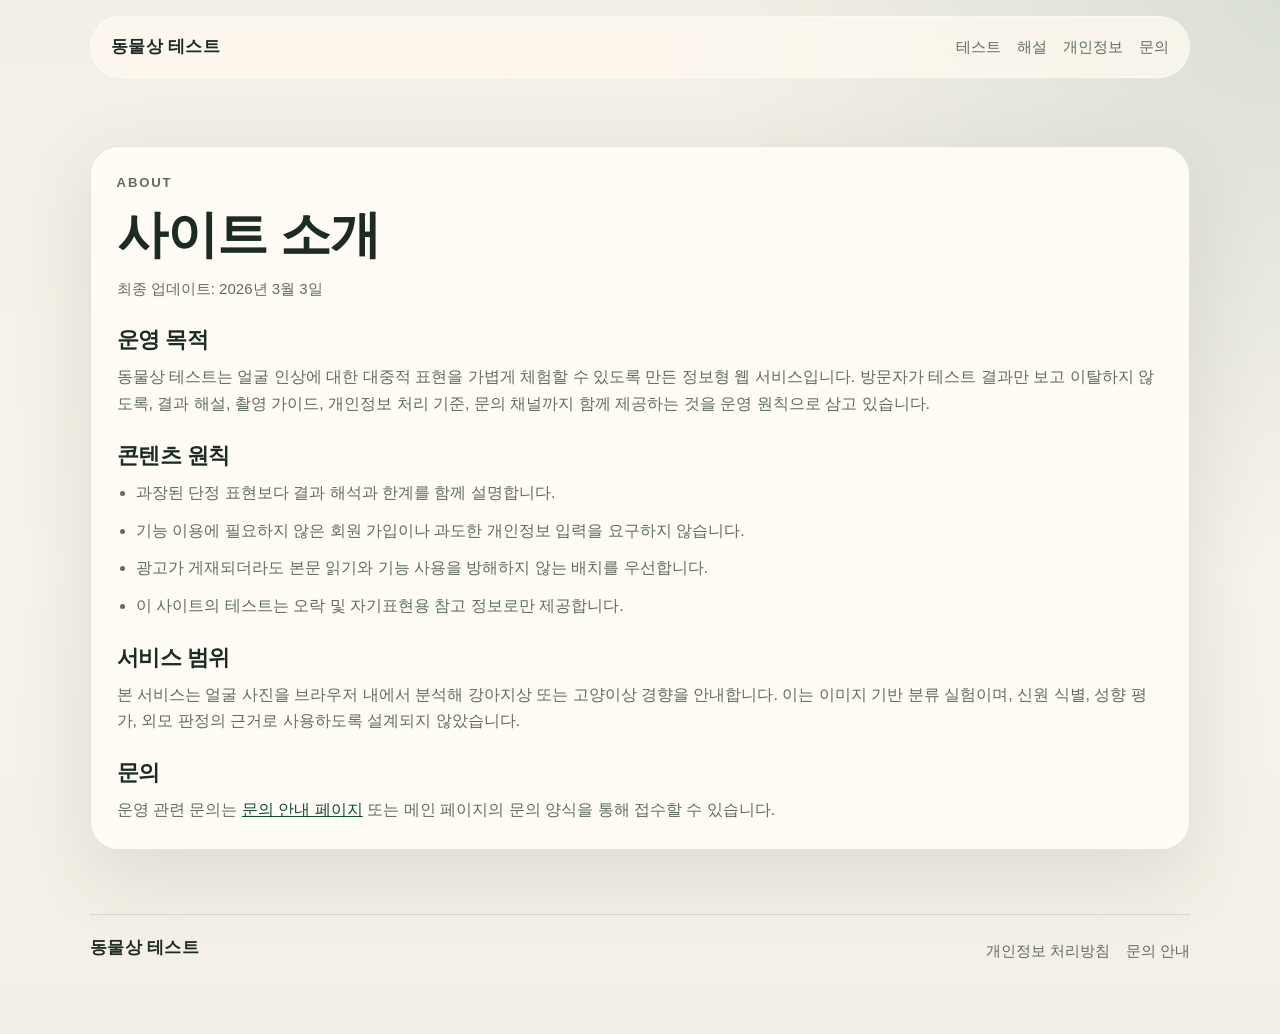
==== about.html @ 2050490b "Improve site quality for AdSense review" ====
<!DOCTYPE html>
<html lang="ko">
<head>
    <meta charset="UTF-8">
    <meta name="viewport" content="width=device-width, initial-scale=1.0">
    <meta name="description" content="동물상 테스트 사이트의 운영 목적, 콘텐츠 원칙, 서비스 제공 범위를 안내합니다.">
    <title>사이트 소개 | 동물상 테스트</title>
    <link rel="stylesheet" href="style.css">
</head>
<body>
    <header class="site-header">
        <div class="nav-shell">
            <a class="brand" href="index.html">동물상 테스트</a>
            <nav class="site-nav" aria-label="주요 메뉴">
                <a href="index.html#test-section">테스트</a>
                <a href="index.html#guide-section">해설</a>
                <a href="privacy.html">개인정보</a>
                <a href="contact.html">문의</a>
            </nav>
        </div>
    </header>

    <main>
        <article class="page-shell">
            <p class="eyebrow">About</p>
            <h1>사이트 소개</h1>
            <p class="page-meta">최종 업데이트: 2026년 3월 3일</p>

            <h2>운영 목적</h2>
            <p>
                동물상 테스트는 얼굴 인상에 대한 대중적 표현을 가볍게 체험할 수 있도록 만든 정보형 웹 서비스입니다.
                방문자가 테스트 결과만 보고 이탈하지 않도록, 결과 해설, 촬영 가이드, 개인정보 처리 기준, 문의 채널까지
                함께 제공하는 것을 운영 원칙으로 삼고 있습니다.
            </p>

            <h2>콘텐츠 원칙</h2>
            <ul class="policy-list">
                <li>과장된 단정 표현보다 결과 해석과 한계를 함께 설명합니다.</li>
                <li>기능 이용에 필요하지 않은 회원 가입이나 과도한 개인정보 입력을 요구하지 않습니다.</li>
                <li>광고가 게재되더라도 본문 읽기와 기능 사용을 방해하지 않는 배치를 우선합니다.</li>
                <li>이 사이트의 테스트는 오락 및 자기표현용 참고 정보로만 제공합니다.</li>
            </ul>

            <h2>서비스 범위</h2>
            <p>
                본 서비스는 얼굴 사진을 브라우저 내에서 분석해 강아지상 또는 고양이상 경향을 안내합니다.
                이는 이미지 기반 분류 실험이며, 신원 식별, 성향 평가, 외모 판정의 근거로 사용하도록 설계되지 않았습니다.
            </p>

            <h2>문의</h2>
            <p>
                운영 관련 문의는 <a class="link-inline" href="contact.html">문의 안내 페이지</a> 또는 메인 페이지의 문의 양식을 통해 접수할 수 있습니다.
            </p>
        </article>
    </main>

    <footer class="site-footer">
        <div class="footer-shell">
            <a class="brand brand-footer" href="index.html">동물상 테스트</a>
            <nav class="footer-nav" aria-label="하단 메뉴">
                <a href="privacy.html">개인정보 처리방침</a>
                <a href="contact.html">문의 안내</a>
            </nav>
        </div>
    </footer>
</body>
</html>
---- style.css ----
:root {
    --bg: #f4efe6;
    --bg-strong: #efe4d2;
    --surface: rgba(255, 252, 246, 0.94);
    --surface-strong: #fffaf1;
    --text: #1d2b24;
    --muted: #5e6d63;
    --line: rgba(29, 43, 36, 0.12);
    --line-strong: rgba(29, 43, 36, 0.2);
    --accent: #1f6b52;
    --accent-strong: #114a39;
    --accent-soft: #d9eadf;
    --shadow: 0 24px 80px rgba(54, 58, 44, 0.12);
    --radius-xl: 28px;
    --radius-lg: 20px;
    --radius-md: 14px;
    --transition: 180ms ease;
}

[data-theme="dark"] {
    --bg: #132019;
    --bg-strong: #1b2b22;
    --surface: rgba(23, 35, 28, 0.92);
    --surface-strong: #213328;
    --text: #edf5ee;
    --muted: #bccbbc;
    --line: rgba(237, 245, 238, 0.11);
    --line-strong: rgba(237, 245, 238, 0.18);
    --accent: #8fd0ac;
    --accent-strong: #b7e4c8;
    --accent-soft: rgba(143, 208, 172, 0.14);
    --shadow: 0 24px 80px rgba(0, 0, 0, 0.28);
}

* {
    box-sizing: border-box;
}

html {
    scroll-behavior: smooth;
}

body {
    margin: 0;
    font-family: "Iowan Old Style", "Apple SD Gothic Neo", "Noto Sans KR", sans-serif;
    line-height: 1.65;
    color: var(--text);
    background:
        radial-gradient(circle at top right, rgba(31, 107, 82, 0.12), transparent 35%),
        linear-gradient(180deg, var(--bg) 0%, #f7f3eb 55%, var(--bg) 100%);
    min-height: 100vh;
}

a {
    color: inherit;
    text-decoration: none;
}

img {
    max-width: 100%;
    display: block;
}

button,
input,
textarea {
    font: inherit;
}

.skip-link {
    position: absolute;
    left: 1rem;
    top: -3rem;
    padding: 0.75rem 1rem;
    border-radius: 999px;
    background: var(--accent-strong);
    color: #fff;
    z-index: 50;
    transition: top var(--transition);
}

.skip-link:focus {
    top: 1rem;
}

.site-header,
.site-footer,
main {
    width: min(1100px, calc(100% - 2rem));
    margin: 0 auto;
}

.site-header {
    padding-top: 1rem;
}

.nav-shell,
.footer-shell {
    display: flex;
    align-items: center;
    justify-content: space-between;
    gap: 1rem;
}

.nav-shell {
    padding: 1rem 1.25rem;
    background: rgba(255, 250, 241, 0.75);
    border: 1px solid rgba(255, 255, 255, 0.5);
    border-radius: 999px;
    backdrop-filter: blur(14px);
    position: sticky;
    top: 1rem;
    z-index: 20;
}

[data-theme="dark"] .nav-shell {
    background: rgba(23, 35, 28, 0.82);
    border-color: rgba(255, 255, 255, 0.06);
}

.brand {
    font-size: 1.05rem;
    font-weight: 800;
    letter-spacing: 0.02em;
}

.site-nav,
.footer-nav {
    display: flex;
    align-items: center;
    gap: 1rem;
    flex-wrap: wrap;
}

.site-nav a,
.footer-nav a {
    color: var(--muted);
    font-size: 0.95rem;
}

.site-nav a:hover,
.footer-nav a:hover {
    color: var(--text);
}

.theme-toggle {
    border: 1px solid var(--line);
    background: var(--surface-strong);
    color: var(--text);
    border-radius: 999px;
    padding: 0.6rem 0.9rem;
    cursor: pointer;
}

[data-theme="dark"] .icon-light,
[data-theme="light"] .icon-dark {
    display: none;
}

main {
    padding: 2.25rem 0 4rem;
}

.hero,
.section-shell,
.hero-panel,
.tool-card,
.content-card,
.faq-item,
.page-shell {
    border: 1px solid var(--line);
    background: var(--surface);
    box-shadow: var(--shadow);
}

.hero {
    display: grid;
    grid-template-columns: 1.3fr 0.9fr;
    gap: 1.5rem;
    padding: 1.75rem;
    border-radius: var(--radius-xl);
}

.hero-copy,
.hero-panel,
.tool-card,
.content-card,
.page-shell {
    border-radius: var(--radius-xl);
}

.hero-copy {
    padding: 1rem;
}

.eyebrow {
    margin: 0 0 0.6rem;
    font-size: 0.82rem;
    font-weight: 800;
    letter-spacing: 0.14em;
    text-transform: uppercase;
    color: var(--accent);
}

h1,
h2,
h3 {
    margin: 0;
    line-height: 1.2;
    letter-spacing: -0.02em;
}

h1 {
    font-size: clamp(2.4rem, 4vw, 4.3rem);
    max-width: 10ch;
}

h2 {
    font-size: clamp(1.7rem, 3vw, 2.6rem);
}

h3 {
    font-size: 1.2rem;
}

p {
    margin: 0;
}

.hero-text,
.section-heading p,
.content-card p,
.tool-note,
.privacy-note,
.form-footnote,
.footer-copy,
.copyright,
.page-shell p,
.page-shell li {
    color: var(--muted);
}

.hero-text {
    margin-top: 1rem;
    max-width: 58ch;
}

.hero-actions {
    display: flex;
    gap: 0.8rem;
    margin-top: 1.4rem;
    flex-wrap: wrap;
}

.btn {
    display: inline-flex;
    align-items: center;
    justify-content: center;
    min-height: 3rem;
    padding: 0.8rem 1.2rem;
    border-radius: 999px;
    border: 1px solid transparent;
    font-weight: 700;
    cursor: pointer;
    transition: transform var(--transition), border-color var(--transition), background var(--transition);
}

.btn:hover {
    transform: translateY(-1px);
}

.btn-primary {
    background: linear-gradient(135deg, var(--accent-strong), var(--accent));
    color: #fff;
}

.btn-secondary {
    background: var(--surface-strong);
    border-color: var(--line-strong);
    color: var(--text);
}

.hero-panel {
    padding: 1.4rem;
    background:
        linear-gradient(180deg, rgba(31, 107, 82, 0.08), transparent 70%),
        var(--surface-strong);
}

.hero-panel h2 {
    font-size: 1.2rem;
    margin-bottom: 1rem;
}

.value-list,
.check-list,
.plain-list,
.policy-list {
    margin: 0;
    padding-left: 1.2rem;
}

.value-list li,
.check-list li,
.plain-list li,
.policy-list li {
    margin-bottom: 0.7rem;
}

.trust-strip {
    margin-top: 1.5rem;
    display: grid;
    grid-template-columns: repeat(3, 1fr);
    gap: 1rem;
}

.trust-strip div {
    padding: 1rem 1.1rem;
    border-radius: var(--radius-lg);
    border: 1px solid var(--line);
    background: rgba(255, 252, 246, 0.68);
}

[data-theme="dark"] .trust-strip div {
    background: rgba(23, 35, 28, 0.78);
}

.trust-strip strong {
    display: block;
    margin-bottom: 0.3rem;
}

.trust-strip span {
    color: var(--muted);
    font-size: 0.95rem;
}

.section-shell {
    margin-top: 1.5rem;
    padding: 1.5rem;
    border-radius: var(--radius-xl);
}

.section-heading {
    margin-bottom: 1.2rem;
}

.section-heading h2 {
    margin-bottom: 0.6rem;
}

.tool-card {
    position: relative;
    padding: 1.35rem;
    background: var(--surface-strong);
}

.tool-layout {
    display: grid;
    grid-template-columns: 1.2fr 0.8fr;
    gap: 1.25rem;
}

.tool-main,
.tool-sidebar {
    padding: 0.5rem;
}

.tool-note {
    margin-top: 0.5rem;
}

.preview-area {
    width: 100%;
    aspect-ratio: 1 / 1;
    border: 1px dashed var(--line-strong);
    border-radius: var(--radius-lg);
    background:
        linear-gradient(135deg, rgba(31, 107, 82, 0.06), transparent),
        var(--bg);
    margin-top: 1rem;
    display: flex;
    align-items: center;
    justify-content: center;
    overflow: hidden;
}

.preview-area canvas,
.preview-area img {
    width: 100%;
    height: 100%;
    object-fit: cover;
}

.placeholder {
    min-height: 100%;
    width: 100%;
    display: flex;
    align-items: center;
    justify-content: center;
    flex-direction: column;
    text-align: center;
    color: var(--muted);
}

.placeholder-icon {
    display: inline-flex;
    align-items: center;
    justify-content: center;
    width: 4rem;
    height: 4rem;
    margin-bottom: 1rem;
    border-radius: 50%;
    background: var(--accent-soft);
    color: var(--accent-strong);
    font-weight: 800;
}

.controls {
    margin-top: 1rem;
    display: flex;
    gap: 0.8rem;
    flex-wrap: wrap;
}

.upload-btn-wrapper {
    display: inline-flex;
}

.tool-sidebar {
    border-left: 1px solid var(--line);
}

.privacy-note {
    margin-top: 1rem;
    padding: 1rem;
    border-radius: var(--radius-md);
    background: var(--accent-soft);
}

.result-area {
    margin-top: 1.25rem;
    padding-top: 1.25rem;
    border-top: 1px solid var(--line);
}

.result-header {
    display: grid;
    gap: 0.4rem;
}

.result-summary {
    color: var(--muted);
}

.label-bars {
    margin-top: 1rem;
}

.bar-wrapper + .bar-wrapper {
    margin-top: 1rem;
}

.bar-label {
    display: flex;
    justify-content: space-between;
    gap: 0.8rem;
    margin-bottom: 0.4rem;
    font-weight: 700;
}

.progress-bar {
    height: 0.9rem;
    border-radius: 999px;
    overflow: hidden;
    background: rgba(29, 43, 36, 0.08);
}

.progress {
    height: 100%;
    border-radius: inherit;
    background: linear-gradient(90deg, var(--accent-strong), #8bc8a7);
}

.overlay {
    position: absolute;
    inset: 0;
    display: grid;
    place-items: center;
    align-content: center;
    gap: 0.8rem;
    text-align: center;
    border-radius: inherit;
    background: rgba(12, 19, 15, 0.74);
    color: #fff;
    z-index: 10;
}

.spinner {
    width: 2.6rem;
    height: 2.6rem;
    border-radius: 50%;
    border: 4px solid rgba(255, 255, 255, 0.2);
    border-top-color: #fff;
    animation: spin 1s linear infinite;
}

@keyframes spin {
    to {
        transform: rotate(360deg);
    }
}

.article-grid {
    display: grid;
    grid-template-columns: repeat(2, 1fr);
    gap: 1.2rem;
}

.content-card {
    padding: 1.4rem;
}

.content-card p + p,
.page-shell p + p,
.page-shell p + ul {
    margin-top: 0.8rem;
}

.faq-list {
    display: grid;
    gap: 0.8rem;
}

.faq-item {
    padding: 1rem 1.1rem;
    border-radius: var(--radius-lg);
}

.faq-item summary {
    cursor: pointer;
    font-weight: 700;
}

.faq-item p {
    margin-top: 0.8rem;
}

.contact-form {
    display: grid;
    gap: 1rem;
}

.form-row {
    display: grid;
    grid-template-columns: repeat(2, 1fr);
    gap: 1rem;
}

.form-group {
    display: grid;
    gap: 0.5rem;
}

.form-group label {
    font-weight: 700;
}

.form-group input,
.form-group textarea {
    width: 100%;
    padding: 0.9rem 1rem;
    border-radius: var(--radius-md);
    border: 1px solid var(--line-strong);
    background: var(--surface-strong);
    color: var(--text);
}

.form-group input:focus,
.form-group textarea:focus {
    outline: 2px solid rgba(31, 107, 82, 0.28);
    border-color: var(--accent);
}

.form-footnote {
    font-size: 0.92rem;
}

.site-footer {
    padding: 0 0 3rem;
}

.footer-shell {
    padding: 1.2rem 0;
    border-top: 1px solid var(--line);
}

.brand-footer {
    display: inline-block;
    margin-bottom: 0.3rem;
}

.footer-copy,
.copyright {
    font-size: 0.93rem;
}

.page-shell {
    margin-top: 2rem;
    padding: 1.6rem;
}

.page-shell h1 {
    font-size: clamp(2rem, 4vw, 3.2rem);
    max-width: none;
}

.page-shell h2 {
    margin-top: 1.6rem;
    margin-bottom: 0.7rem;
    font-size: 1.35rem;
}

.page-meta {
    margin-top: 0.75rem;
    font-size: 0.94rem;
    color: var(--muted);
}

.link-inline {
    color: var(--accent-strong);
    text-decoration: underline;
}

@media (max-width: 900px) {
    .hero,
    .tool-layout,
    .article-grid,
    .form-row {
        grid-template-columns: 1fr;
    }

    .tool-sidebar {
        border-left: 0;
        border-top: 1px solid var(--line);
        padding-top: 1.2rem;
    }

    .trust-strip {
        grid-template-columns: 1fr;
    }

    .nav-shell,
    .footer-shell {
        flex-direction: column;
        align-items: flex-start;
        border-radius: var(--radius-lg);
    }
}

@media (max-width: 680px) {
    body {
        background:
            radial-gradient(circle at top right, rgba(31, 107, 82, 0.08), transparent 30%),
            linear-gradient(180deg, var(--bg) 0%, #f7f3eb 55%, var(--bg) 100%);
    }

    .site-header,
    .site-footer,
    main {
        width: min(100%, calc(100% - 1rem));
    }

    .site-nav,
    .footer-nav,
    .hero-actions,
    .controls {
        width: 100%;
    }

    .site-nav a,
    .footer-nav a,
    .btn {
        width: 100%;
    }

    .hero,
    .section-shell,
    .page-shell {
        padding: 1.1rem;
    }

    h1 {
        max-width: none;
    }
}
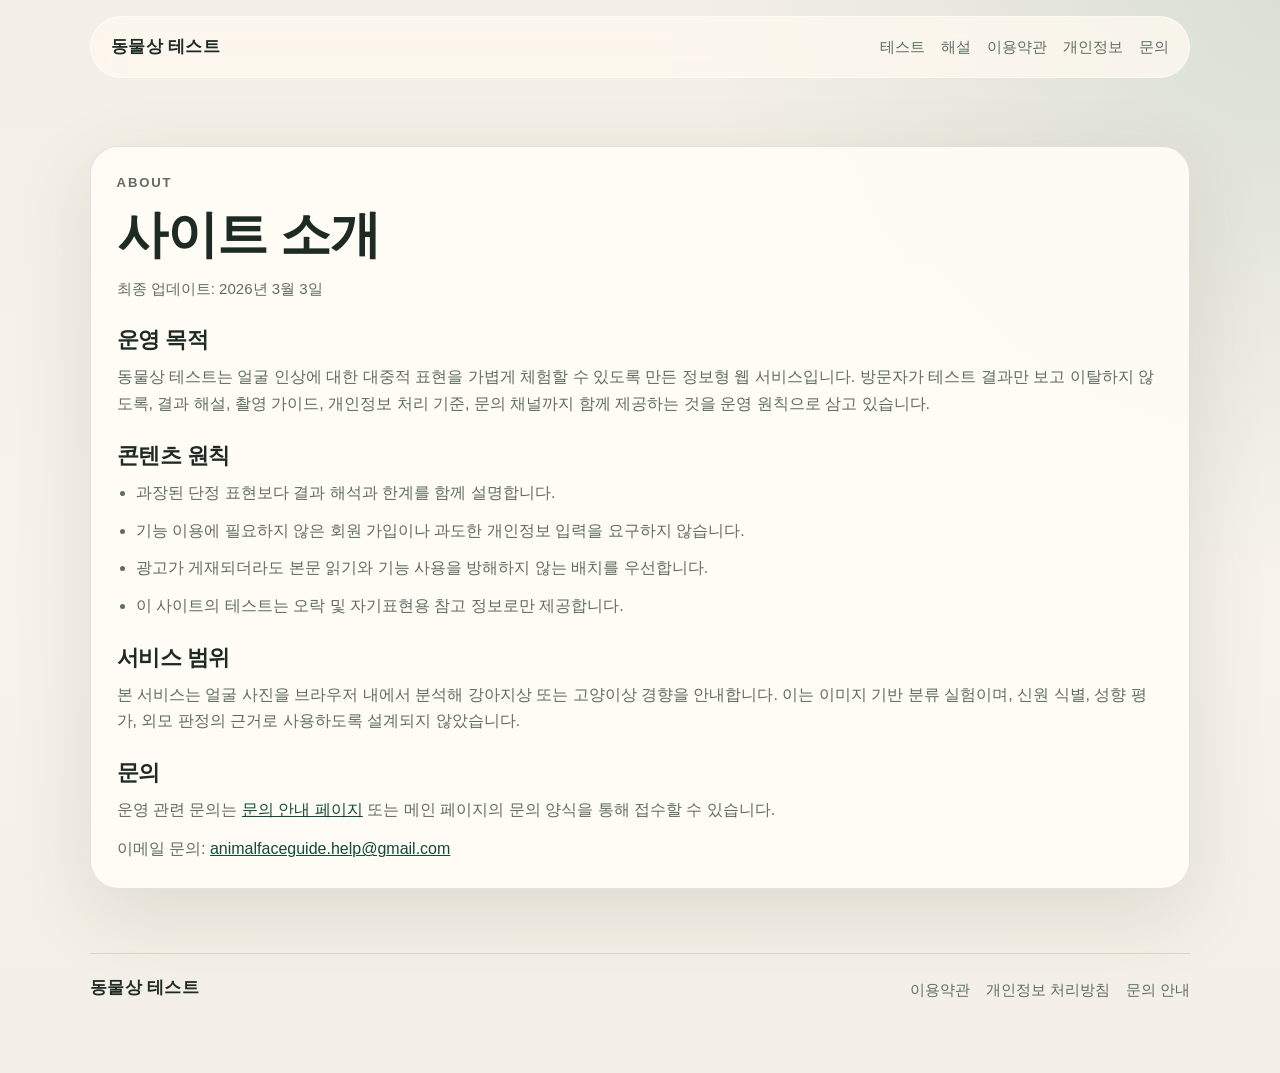
==== commit 29fd2440: "Strengthen AdSense policy pages and add terms/sitemap" ====
--- a/about.html
+++ b/about.html
@@ -6,6 +6,25 @@
     <meta name="description" content="동물상 테스트 사이트의 운영 목적, 콘텐츠 원칙, 서비스 제공 범위를 안내합니다.">
     <title>사이트 소개 | 동물상 테스트</title>
     <link rel="stylesheet" href="style.css">
+    <!-- Google tag (gtag.js) -->
+    <script async src="https://www.googletagmanager.com/gtag/js?id=G-DGVBRDK5LS"></script>
+    <script>
+        window.dataLayer = window.dataLayer || [];
+        function gtag() { dataLayer.push(arguments); }
+        gtag('js', new Date());
+
+        gtag('config', 'G-DGVBRDK5LS');
+    </script>
+    <script type="text/javascript">
+        (function(c, l, a, r, i, t, y) {
+            c[a] = c[a] || function() { (c[a].q = c[a].q || []).push(arguments); };
+            t = l.createElement(r);
+            t.async = 1;
+            t.src = "https://www.clarity.ms/tag/" + i;
+            y = l.getElementsByTagName(r)[0];
+            y.parentNode.insertBefore(t, y);
+        })(window, document, "clarity", "script", "vqf94zrcwk");
+    </script>
 </head>
 <body>
     <header class="site-header">
@@ -14,6 +33,7 @@
             <nav class="site-nav" aria-label="주요 메뉴">
                 <a href="index.html#test-section">테스트</a>
                 <a href="index.html#guide-section">해설</a>
+                <a href="terms.html">이용약관</a>
                 <a href="privacy.html">개인정보</a>
                 <a href="contact.html">문의</a>
             </nav>
@@ -51,6 +71,9 @@
             <p>
                 운영 관련 문의는 <a class="link-inline" href="contact.html">문의 안내 페이지</a> 또는 메인 페이지의 문의 양식을 통해 접수할 수 있습니다.
             </p>
+            <p>
+                이메일 문의: <a class="link-inline" href="mailto:animalfaceguide.help@gmail.com">animalfaceguide.help@gmail.com</a>
+            </p>
         </article>
     </main>
 
@@ -58,6 +81,7 @@
         <div class="footer-shell">
             <a class="brand brand-footer" href="index.html">동물상 테스트</a>
             <nav class="footer-nav" aria-label="하단 메뉴">
+                <a href="terms.html">이용약관</a>
                 <a href="privacy.html">개인정보 처리방침</a>
                 <a href="contact.html">문의 안내</a>
             </nav>
--- a/style.css
+++ b/style.css
@@ -36,6 +36,10 @@
     box-sizing: border-box;
 }
 
+[hidden] {
+    display: none !important;
+}
+
 html {
     scroll-behavior: smooth;
 }
